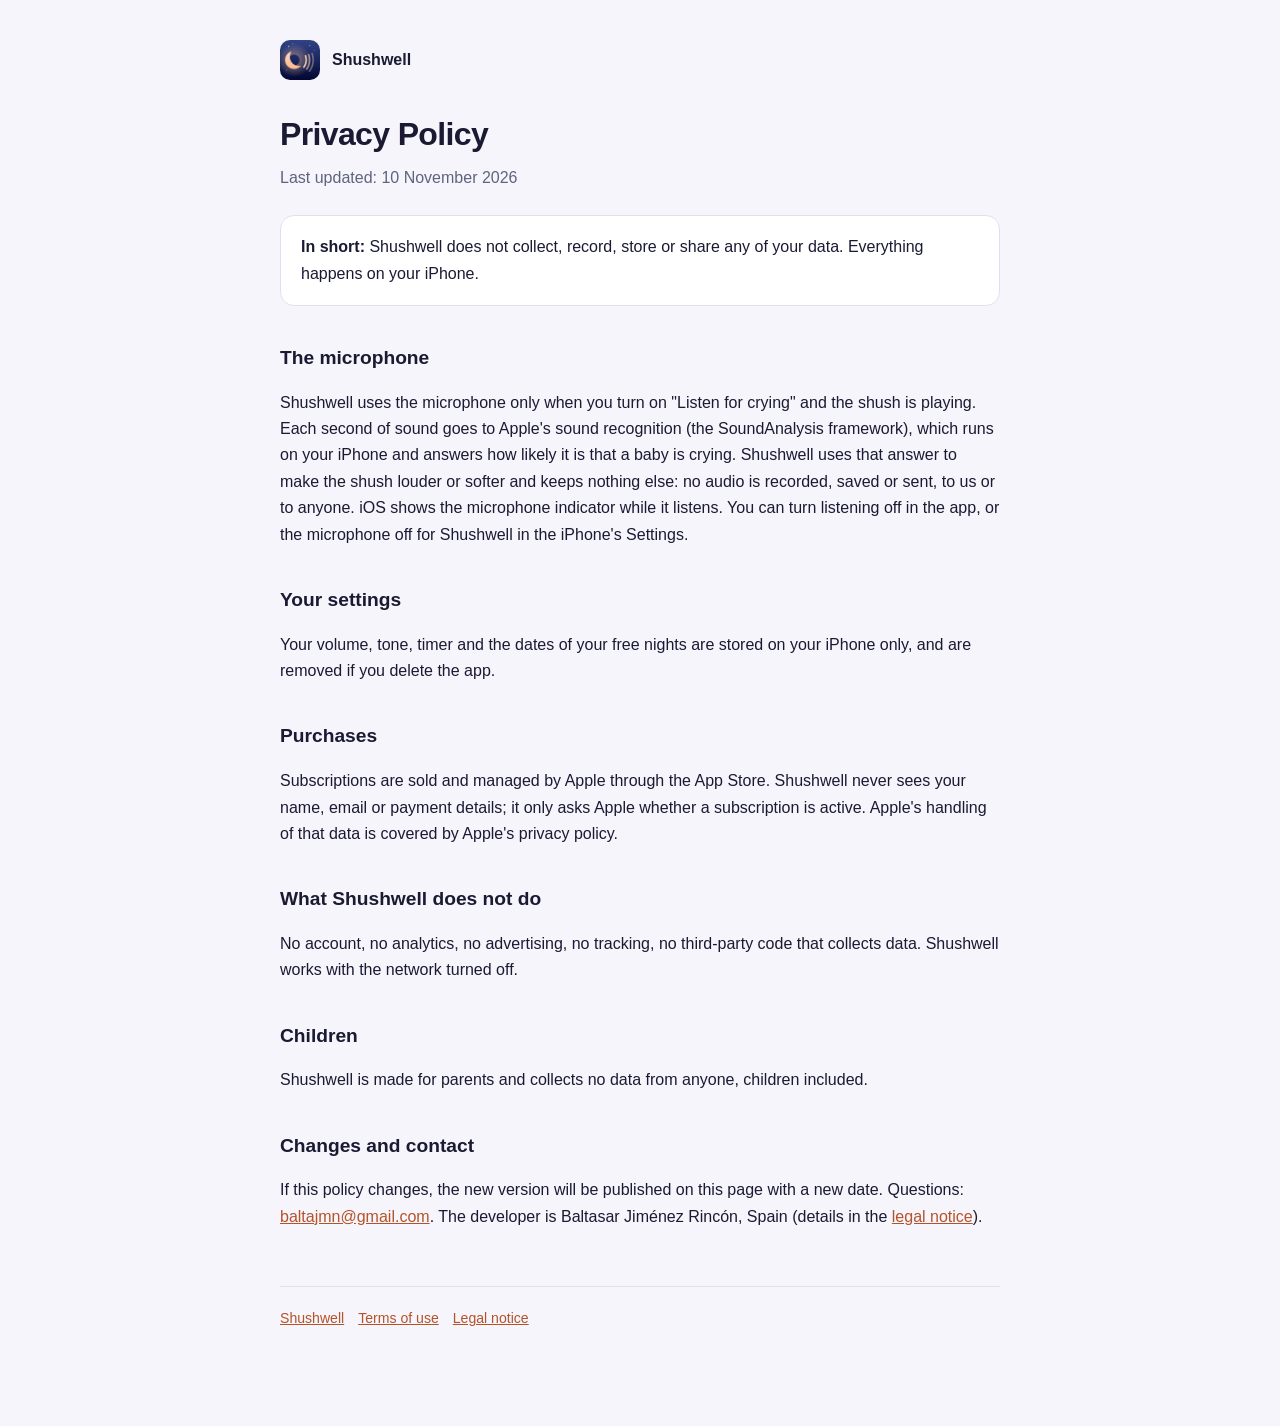
==== privacy/index.html @ a07740db "Shushwell: web de soporte, privacidad y aviso legal Co-Authored-By: Claude Opus 5.5 <noreply@anthrop" ====
<!doctype html>
<html lang="en">
<head>
<meta charset="utf-8">
<meta name="viewport" content="width=device-width, initial-scale=1">
<title>Shushwell Privacy Policy</title>
<meta name="description" content="Shushwell does not collect any data. Listening for crying happens on your iPhone and nothing is recorded.">
<link rel="canonical" href="https://shushwell.baltajmn.dev/privacy/">
<link rel="icon" href="/sw/icon-64.png" type="image/png">
<link rel="stylesheet" href="/sw/site.css">
</head>
<body>
<main>
<a class="brand" href="/"><img src="/sw/icon-180.png" alt="">Shushwell</a>
<h1>Privacy Policy</h1>
<p class="lede">Last updated: 10 November 2026</p>

<div class="box"><p><strong>In short:</strong> Shushwell does not collect, record, store or share any of your data. Everything happens on your iPhone.</p></div>

<h2>The microphone</h2>
<p>Shushwell uses the microphone only when you turn on "Listen for crying" and the shush is playing. Each second of sound goes to Apple's sound recognition (the SoundAnalysis framework), which runs on your iPhone and answers how likely it is that a baby is crying. Shushwell uses that answer to make the shush louder or softer and keeps nothing else: no audio is recorded, saved or sent, to us or to anyone. iOS shows the microphone indicator while it listens. You can turn listening off in the app, or the microphone off for Shushwell in the iPhone's Settings.</p>

<h2>Your settings</h2>
<p>Your volume, tone, timer and the dates of your free nights are stored on your iPhone only, and are removed if you delete the app.</p>

<h2>Purchases</h2>
<p>Subscriptions are sold and managed by Apple through the App Store. Shushwell never sees your name, email or payment details; it only asks Apple whether a subscription is active. Apple's handling of that data is covered by Apple's privacy policy.</p>

<h2>What Shushwell does not do</h2>
<p>No account, no analytics, no advertising, no tracking, no third-party code that collects data. Shushwell works with the network turned off.</p>

<h2>Children</h2>
<p>Shushwell is made for parents and collects no data from anyone, children included.</p>

<h2>Changes and contact</h2>
<p>If this policy changes, the new version will be published on this page with a new date. Questions: <a href="mailto:baltajmn@gmail.com?subject=Shushwell%20privacy">baltajmn@gmail.com</a>. The developer is Baltasar Jiménez Rincón, Spain (details in the <a href="/legal.html">legal notice</a>).</p>

<footer><a href="/">Shushwell</a><a href="https://www.apple.com/legal/internet-services/itunes/dev/stdeula/">Terms of use</a><a href="/legal.html">Legal notice</a></footer>
</main>
</body>
</html>
---- sw/site.css ----
:root { --bg: #F6F5FB; --surface: #FFFFFF; --ink: #1A1A33; --muted: #5E6380; --line: #E2E0F0; --accent: #B4532A; }
@media (prefers-color-scheme: dark) {
  :root { --bg: #0B0E24; --surface: #161C46; --ink: #ECEBF7; --muted: #A3A6C8; --line: #2A3170; --accent: #FFB98A; }
}
* { box-sizing: border-box; }
body { margin: 0; padding: 40px 20px 96px; background: var(--bg); color: var(--ink);
  font: 16px/1.65 -apple-system, BlinkMacSystemFont, "Segoe UI", Roboto, Helvetica, Arial, sans-serif; }
main { max-width: 720px; margin: 0 auto; }
h1 { font-size: 2rem; font-weight: 650; letter-spacing: -0.02em; margin: 0 0 4px; }
h2 { font-size: 1.2rem; font-weight: 650; margin: 36px 0 8px; }
.brand { display: flex; align-items: center; gap: 12px; margin: 0 0 28px; text-decoration: none; color: var(--ink); font-weight: 650; }
.brand img { width: 40px; height: 40px; border-radius: 10px; }
.lede { color: var(--muted); margin: 0 0 24px; }
.box { background: var(--surface); border: 1px solid var(--line); border-radius: 14px; padding: 18px 20px; margin: 24px 0; }
.box p { margin: 0; }
table { border-collapse: collapse; width: 100%; font-size: 0.94rem; }
th, td { text-align: left; padding: 10px 12px; border-bottom: 1px solid var(--line); vertical-align: top; }
th { color: var(--muted); font-weight: 600; width: 32%; }
a { color: var(--accent); }
footer { color: var(--muted); font-size: 0.88rem; margin-top: 56px; border-top: 1px solid var(--line); padding-top: 20px; }
footer a { margin-right: 14px; }
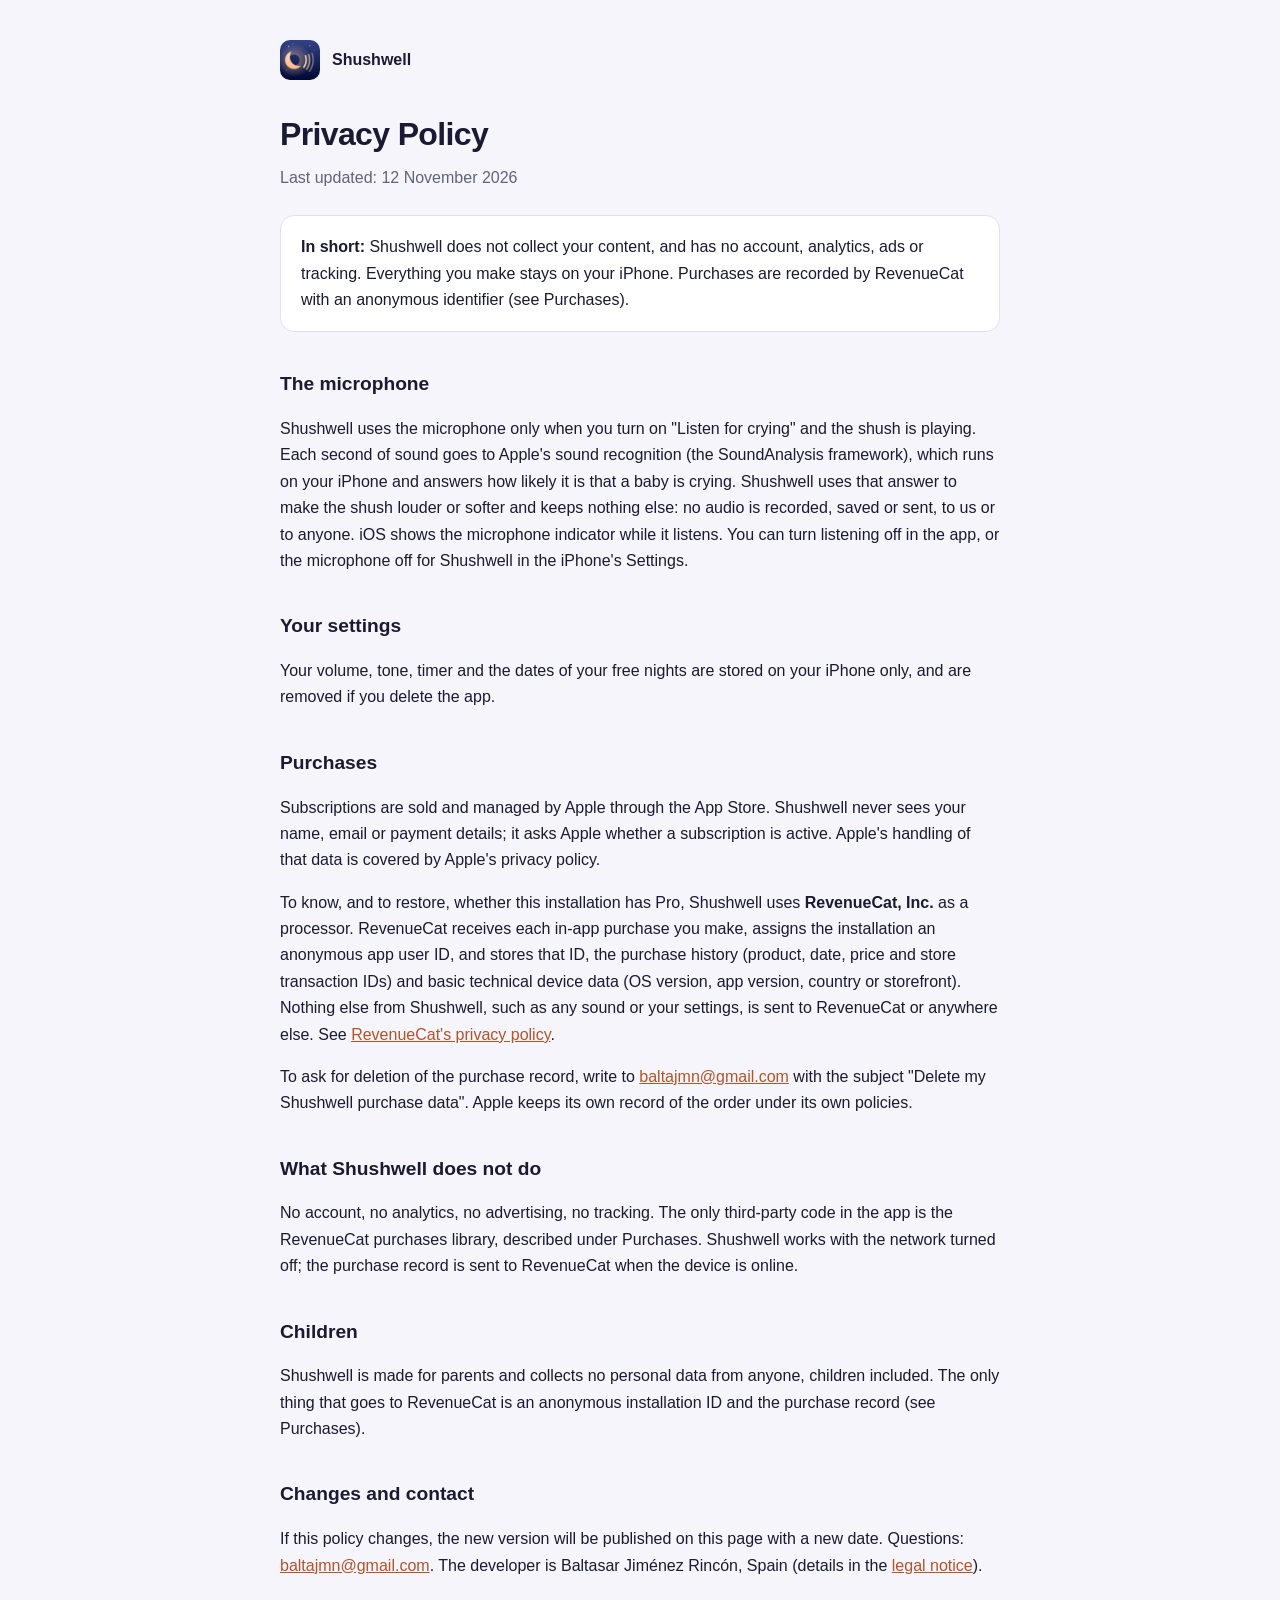
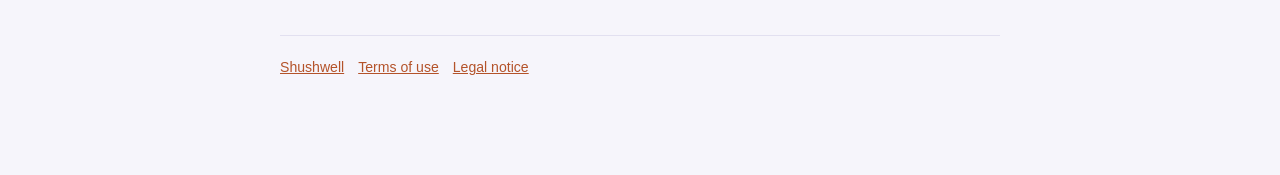
==== commit 9ceef41d: "Privacy: RevenueCat records purchases Co-Authored-By: Claude Opus 5.5 <noreply@anthropic.com>" ====
--- a/privacy/index.html
+++ b/privacy/index.html
@@ -4,7 +4,7 @@
 <meta charset="utf-8">
 <meta name="viewport" content="width=device-width, initial-scale=1">
 <title>Shushwell Privacy Policy</title>
-<meta name="description" content="Shushwell does not collect any data. Listening for crying happens on your iPhone and nothing is recorded.">
+<meta name="description" content="Shushwell does not collect your content and has no account, analytics, ads or tracking. Listening for crying happens on your iPhone and nothing is recorded. Purchases are recorded by RevenueCat with an anonymous identifier.">
 <link rel="canonical" href="https://shushwell.baltajmn.dev/privacy/">
 <link rel="icon" href="/sw/icon-64.png" type="image/png">
 <link rel="stylesheet" href="/sw/site.css">
@@ -13,9 +13,9 @@
 <main>
 <a class="brand" href="/"><img src="/sw/icon-180.png" alt="">Shushwell</a>
 <h1>Privacy Policy</h1>
-<p class="lede">Last updated: 10 November 2026</p>
+<p class="lede">Last updated: 12 November 2026</p>
 
-<div class="box"><p><strong>In short:</strong> Shushwell does not collect, record, store or share any of your data. Everything happens on your iPhone.</p></div>
+<div class="box"><p><strong>In short:</strong> Shushwell does not collect your content, and has no account, analytics, ads or tracking. Everything you make stays on your iPhone. Purchases are recorded by RevenueCat with an anonymous identifier (see Purchases).</p></div>
 
 <h2>The microphone</h2>
 <p>Shushwell uses the microphone only when you turn on "Listen for crying" and the shush is playing. Each second of sound goes to Apple's sound recognition (the SoundAnalysis framework), which runs on your iPhone and answers how likely it is that a baby is crying. Shushwell uses that answer to make the shush louder or softer and keeps nothing else: no audio is recorded, saved or sent, to us or to anyone. iOS shows the microphone indicator while it listens. You can turn listening off in the app, or the microphone off for Shushwell in the iPhone's Settings.</p>
@@ -24,13 +24,15 @@
 <p>Your volume, tone, timer and the dates of your free nights are stored on your iPhone only, and are removed if you delete the app.</p>
 
 <h2>Purchases</h2>
-<p>Subscriptions are sold and managed by Apple through the App Store. Shushwell never sees your name, email or payment details; it only asks Apple whether a subscription is active. Apple's handling of that data is covered by Apple's privacy policy.</p>
+<p>Subscriptions are sold and managed by Apple through the App Store. Shushwell never sees your name, email or payment details; it asks Apple whether a subscription is active. Apple's handling of that data is covered by Apple's privacy policy.</p>
+<p>To know, and to restore, whether this installation has Pro, Shushwell uses <strong>RevenueCat, Inc.</strong> as a processor. RevenueCat receives each in-app purchase you make, assigns the installation an anonymous app user ID, and stores that ID, the purchase history (product, date, price and store transaction IDs) and basic technical device data (OS version, app version, country or storefront). Nothing else from Shushwell, such as any sound or your settings, is sent to RevenueCat or anywhere else. See <a href="https://www.revenuecat.com/privacy" rel="noopener">RevenueCat's privacy policy</a>.</p>
+<p>To ask for deletion of the purchase record, write to <a href="mailto:baltajmn@gmail.com?subject=Delete%20my%20Shushwell%20purchase%20data">baltajmn@gmail.com</a> with the subject "Delete my Shushwell purchase data". Apple keeps its own record of the order under its own policies.</p>
 
 <h2>What Shushwell does not do</h2>
-<p>No account, no analytics, no advertising, no tracking, no third-party code that collects data. Shushwell works with the network turned off.</p>
+<p>No account, no analytics, no advertising, no tracking. The only third-party code in the app is the RevenueCat purchases library, described under Purchases. Shushwell works with the network turned off; the purchase record is sent to RevenueCat when the device is online.</p>
 
 <h2>Children</h2>
-<p>Shushwell is made for parents and collects no data from anyone, children included.</p>
+<p>Shushwell is made for parents and collects no personal data from anyone, children included. The only thing that goes to RevenueCat is an anonymous installation ID and the purchase record (see Purchases).</p>
 
 <h2>Changes and contact</h2>
 <p>If this policy changes, the new version will be published on this page with a new date. Questions: <a href="mailto:baltajmn@gmail.com?subject=Shushwell%20privacy">baltajmn@gmail.com</a>. The developer is Baltasar Jiménez Rincón, Spain (details in the <a href="/legal.html">legal notice</a>).</p>
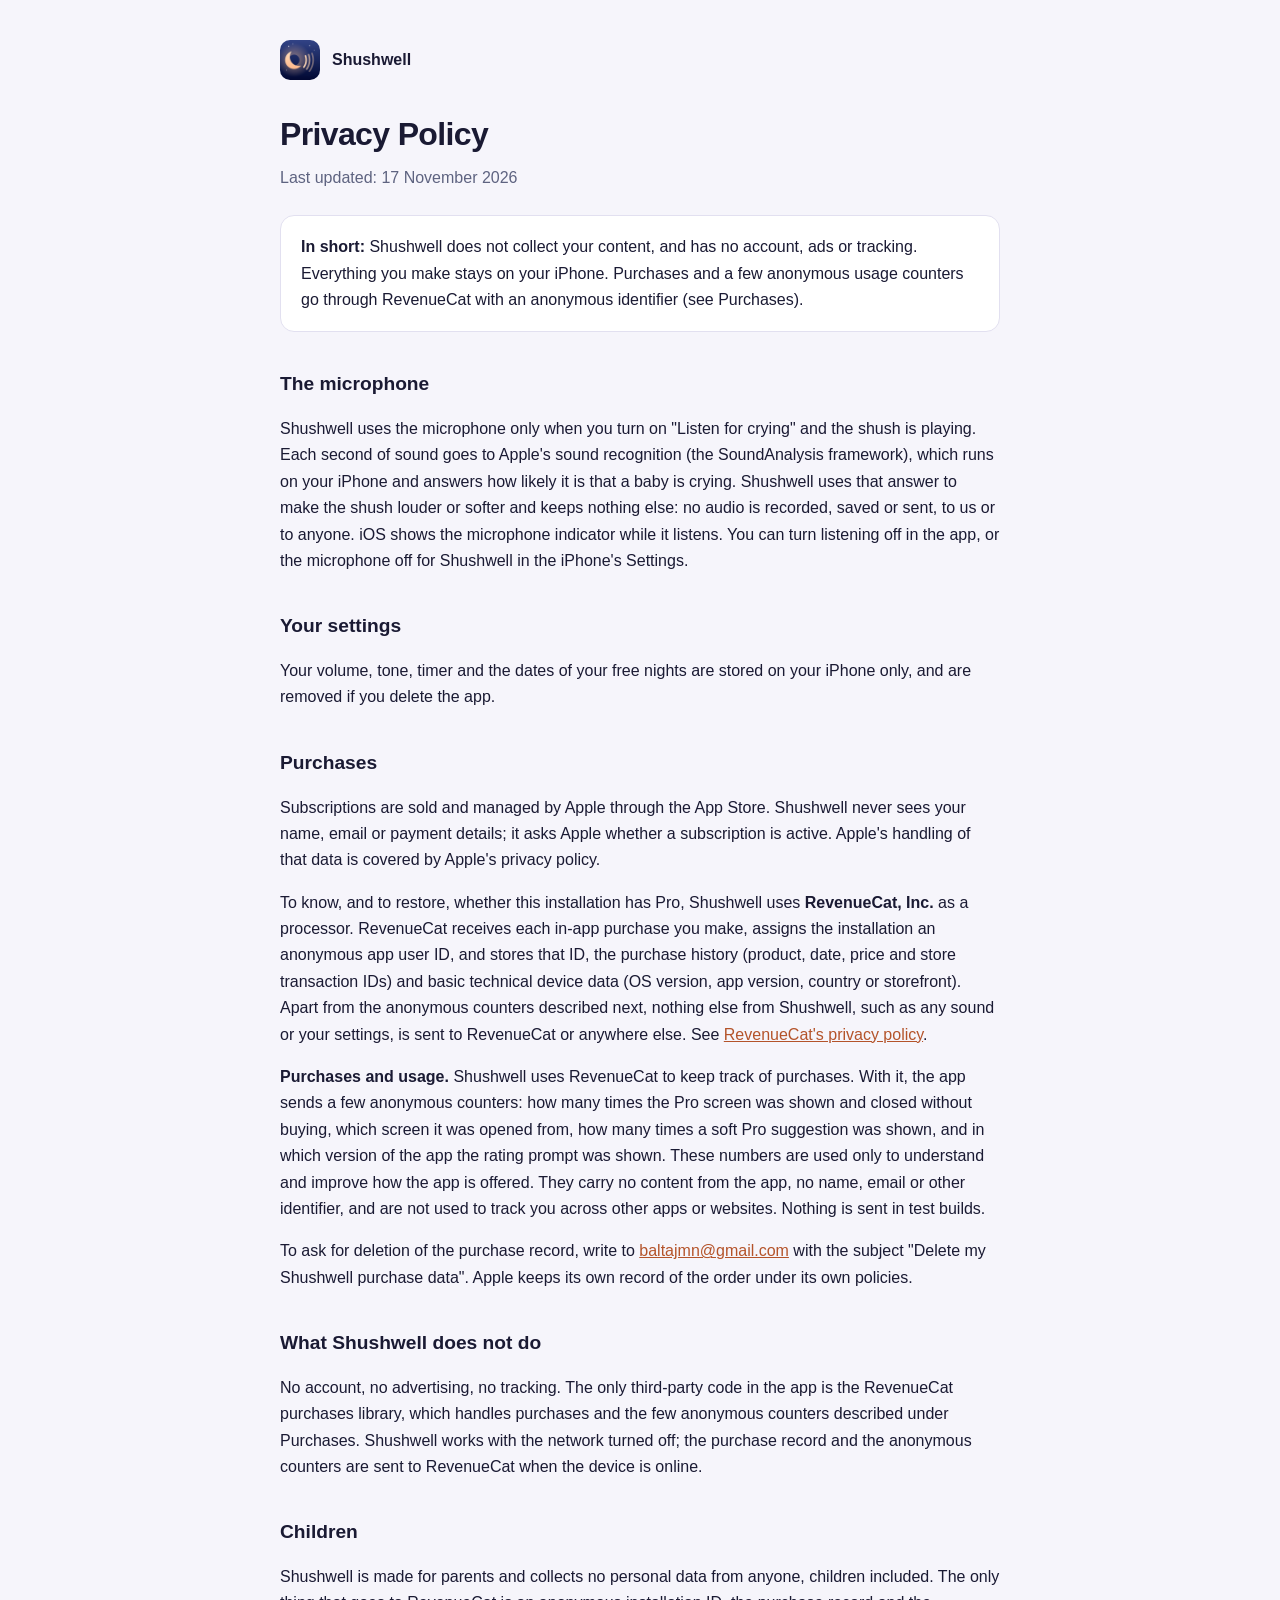
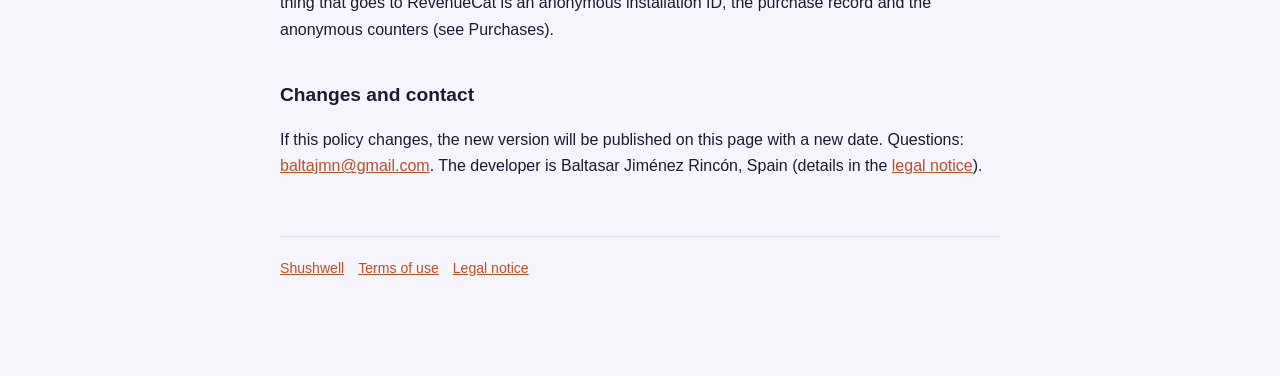
==== commit 735af7de: "Privacy 1.4: anonymous usage counters Co-Authored-By: Claude Opus 5.5 <noreply@anthropic.com>" ====
--- a/privacy/index.html
+++ b/privacy/index.html
@@ -4,7 +4,7 @@
 <meta charset="utf-8">
 <meta name="viewport" content="width=device-width, initial-scale=1">
 <title>Shushwell Privacy Policy</title>
-<meta name="description" content="Shushwell does not collect your content and has no account, analytics, ads or tracking. Listening for crying happens on your iPhone and nothing is recorded. Purchases are recorded by RevenueCat with an anonymous identifier.">
+<meta name="description" content="Shushwell does not collect your content and has no account, ads or tracking. Listening for crying happens on your iPhone and nothing is recorded. Purchases and a few anonymous usage counters go through RevenueCat with an anonymous identifier.">
 <link rel="canonical" href="https://shushwell.baltajmn.dev/privacy/">
 <link rel="icon" href="/sw/icon-64.png" type="image/png">
 <link rel="stylesheet" href="/sw/site.css">
@@ -13,9 +13,9 @@
 <main>
 <a class="brand" href="/"><img src="/sw/icon-180.png" alt="">Shushwell</a>
 <h1>Privacy Policy</h1>
-<p class="lede">Last updated: 12 November 2026</p>
+<p class="lede">Last updated: 17 November 2026</p>
 
-<div class="box"><p><strong>In short:</strong> Shushwell does not collect your content, and has no account, analytics, ads or tracking. Everything you make stays on your iPhone. Purchases are recorded by RevenueCat with an anonymous identifier (see Purchases).</p></div>
+<div class="box"><p><strong>In short:</strong> Shushwell does not collect your content, and has no account, ads or tracking. Everything you make stays on your iPhone. Purchases and a few anonymous usage counters go through RevenueCat with an anonymous identifier (see Purchases).</p></div>
 
 <h2>The microphone</h2>
 <p>Shushwell uses the microphone only when you turn on "Listen for crying" and the shush is playing. Each second of sound goes to Apple's sound recognition (the SoundAnalysis framework), which runs on your iPhone and answers how likely it is that a baby is crying. Shushwell uses that answer to make the shush louder or softer and keeps nothing else: no audio is recorded, saved or sent, to us or to anyone. iOS shows the microphone indicator while it listens. You can turn listening off in the app, or the microphone off for Shushwell in the iPhone's Settings.</p>
@@ -25,14 +25,15 @@
 
 <h2>Purchases</h2>
 <p>Subscriptions are sold and managed by Apple through the App Store. Shushwell never sees your name, email or payment details; it asks Apple whether a subscription is active. Apple's handling of that data is covered by Apple's privacy policy.</p>
-<p>To know, and to restore, whether this installation has Pro, Shushwell uses <strong>RevenueCat, Inc.</strong> as a processor. RevenueCat receives each in-app purchase you make, assigns the installation an anonymous app user ID, and stores that ID, the purchase history (product, date, price and store transaction IDs) and basic technical device data (OS version, app version, country or storefront). Nothing else from Shushwell, such as any sound or your settings, is sent to RevenueCat or anywhere else. See <a href="https://www.revenuecat.com/privacy" rel="noopener">RevenueCat's privacy policy</a>.</p>
+<p>To know, and to restore, whether this installation has Pro, Shushwell uses <strong>RevenueCat, Inc.</strong> as a processor. RevenueCat receives each in-app purchase you make, assigns the installation an anonymous app user ID, and stores that ID, the purchase history (product, date, price and store transaction IDs) and basic technical device data (OS version, app version, country or storefront). Apart from the anonymous counters described next, nothing else from Shushwell, such as any sound or your settings, is sent to RevenueCat or anywhere else. See <a href="https://www.revenuecat.com/privacy" rel="noopener">RevenueCat's privacy policy</a>.</p>
+<p><strong>Purchases and usage.</strong> Shushwell uses RevenueCat to keep track of purchases. With it, the app sends a few anonymous counters: how many times the Pro screen was shown and closed without buying, which screen it was opened from, how many times a soft Pro suggestion was shown, and in which version of the app the rating prompt was shown. These numbers are used only to understand and improve how the app is offered. They carry no content from the app, no name, email or other identifier, and are not used to track you across other apps or websites. Nothing is sent in test builds.</p>
 <p>To ask for deletion of the purchase record, write to <a href="mailto:baltajmn@gmail.com?subject=Delete%20my%20Shushwell%20purchase%20data">baltajmn@gmail.com</a> with the subject "Delete my Shushwell purchase data". Apple keeps its own record of the order under its own policies.</p>
 
 <h2>What Shushwell does not do</h2>
-<p>No account, no analytics, no advertising, no tracking. The only third-party code in the app is the RevenueCat purchases library, described under Purchases. Shushwell works with the network turned off; the purchase record is sent to RevenueCat when the device is online.</p>
+<p>No account, no advertising, no tracking. The only third-party code in the app is the RevenueCat purchases library, which handles purchases and the few anonymous counters described under Purchases. Shushwell works with the network turned off; the purchase record and the anonymous counters are sent to RevenueCat when the device is online.</p>
 
 <h2>Children</h2>
-<p>Shushwell is made for parents and collects no personal data from anyone, children included. The only thing that goes to RevenueCat is an anonymous installation ID and the purchase record (see Purchases).</p>
+<p>Shushwell is made for parents and collects no personal data from anyone, children included. The only thing that goes to RevenueCat is an anonymous installation ID, the purchase record and the anonymous counters (see Purchases).</p>
 
 <h2>Changes and contact</h2>
 <p>If this policy changes, the new version will be published on this page with a new date. Questions: <a href="mailto:baltajmn@gmail.com?subject=Shushwell%20privacy">baltajmn@gmail.com</a>. The developer is Baltasar Jiménez Rincón, Spain (details in the <a href="/legal.html">legal notice</a>).</p>
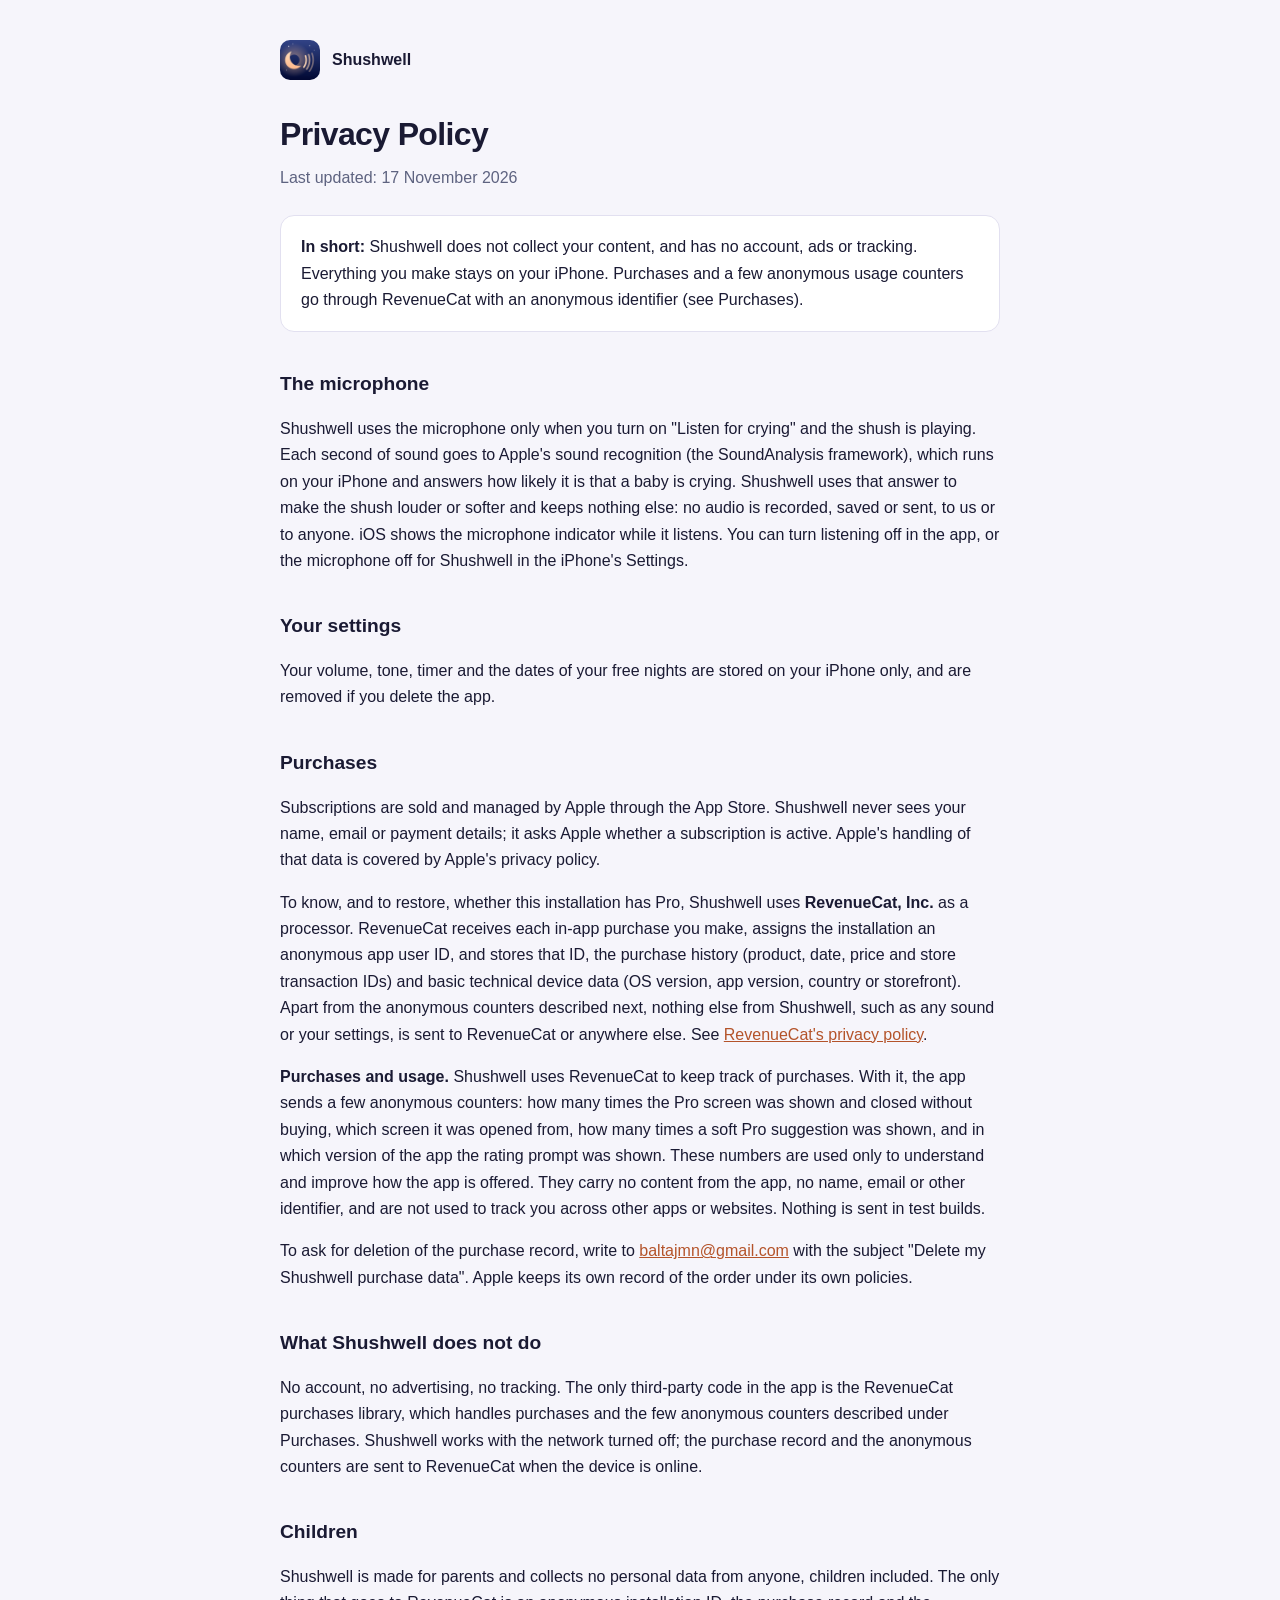
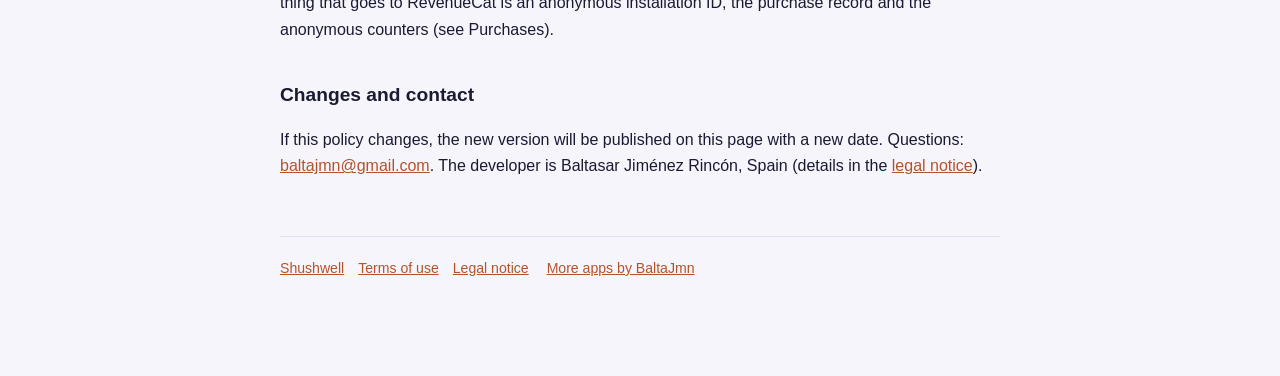
==== commit 727a9296: "Footer link to all apps at baltajmn.dev Co-Authored-By: Claude Opus 5.5 <noreply@anthropic.com>" ====
--- a/privacy/index.html
+++ b/privacy/index.html
@@ -38,7 +38,7 @@
 <h2>Changes and contact</h2>
 <p>If this policy changes, the new version will be published on this page with a new date. Questions: <a href="mailto:baltajmn@gmail.com?subject=Shushwell%20privacy">baltajmn@gmail.com</a>. The developer is Baltasar Jiménez Rincón, Spain (details in the <a href="/legal.html">legal notice</a>).</p>
 
-<footer><a href="/">Shushwell</a><a href="https://www.apple.com/legal/internet-services/itunes/dev/stdeula/">Terms of use</a><a href="/legal.html">Legal notice</a></footer>
+<footer><a href="/">Shushwell</a><a href="https://www.apple.com/legal/internet-services/itunes/dev/stdeula/">Terms of use</a><a href="/legal.html">Legal notice</a> <a href="https://baltajmn.dev/">More apps by BaltaJmn</a></footer>
 </main>
 </body>
 </html>
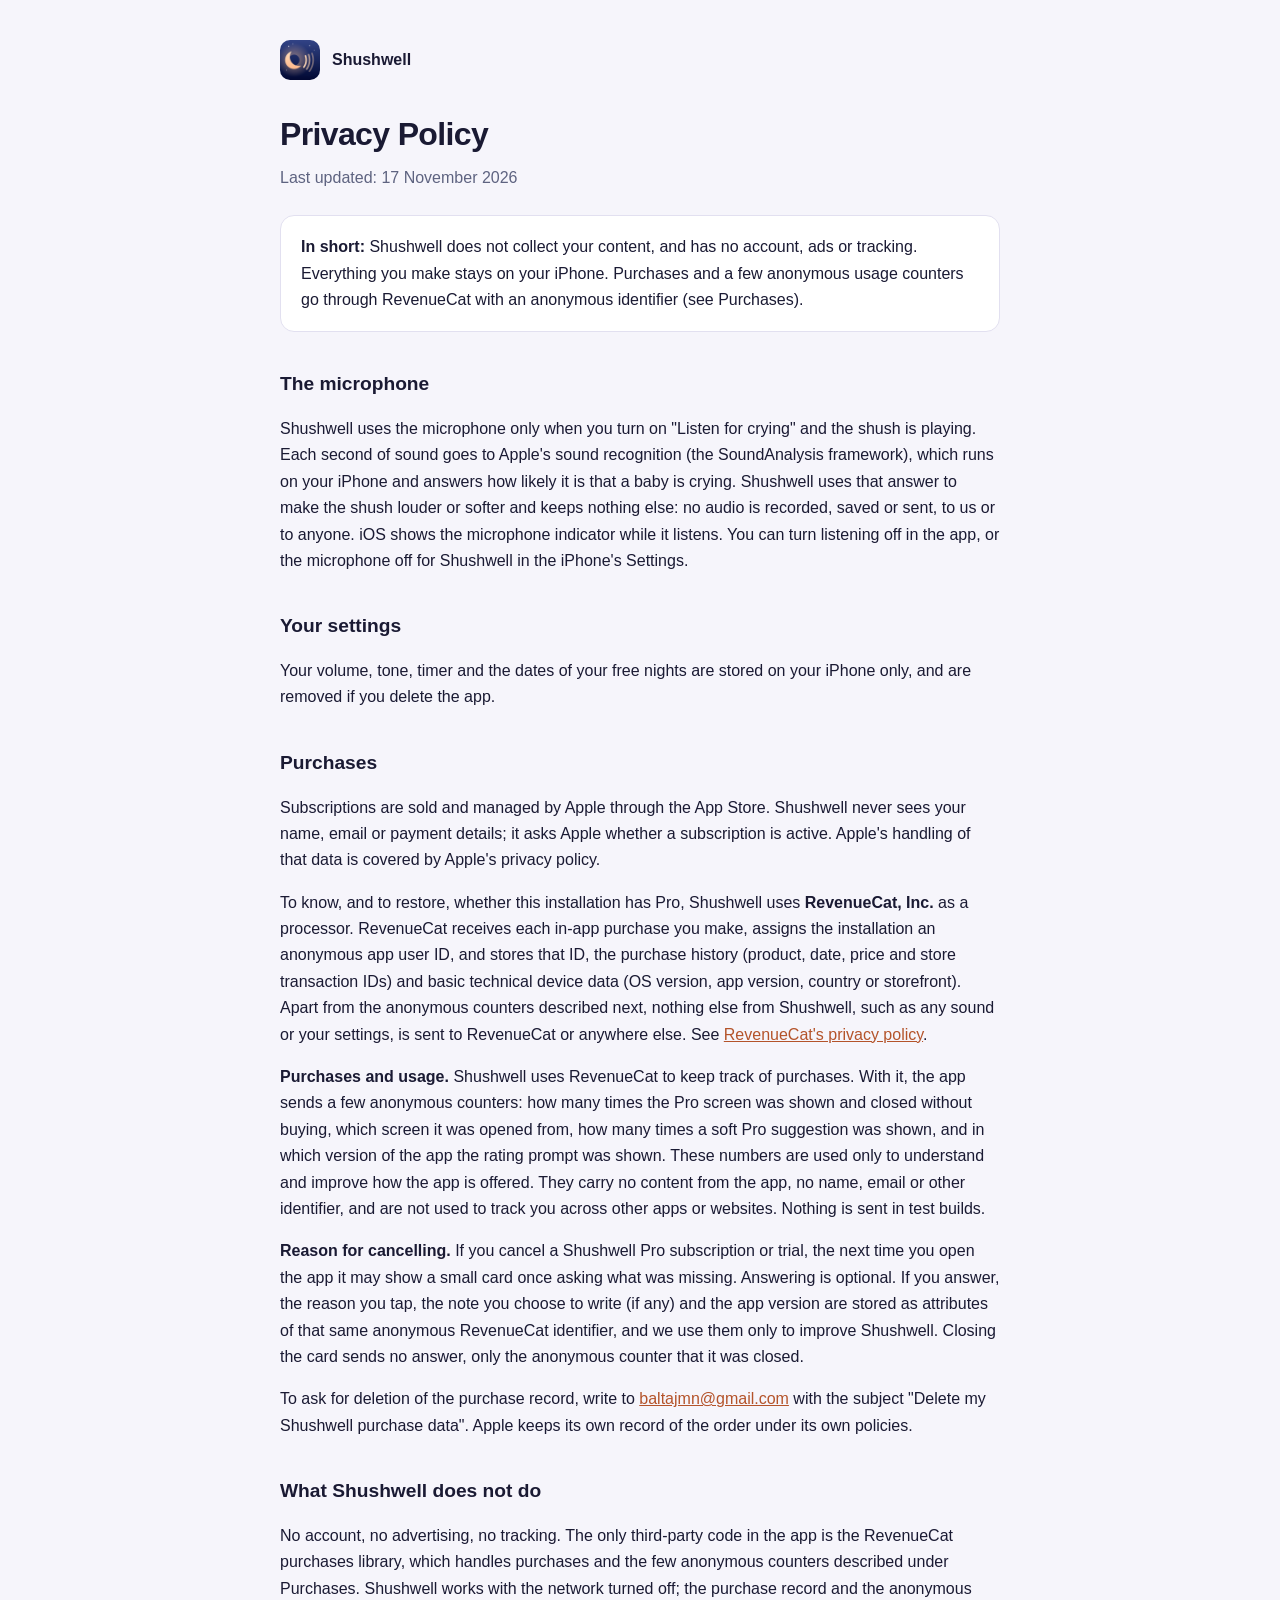
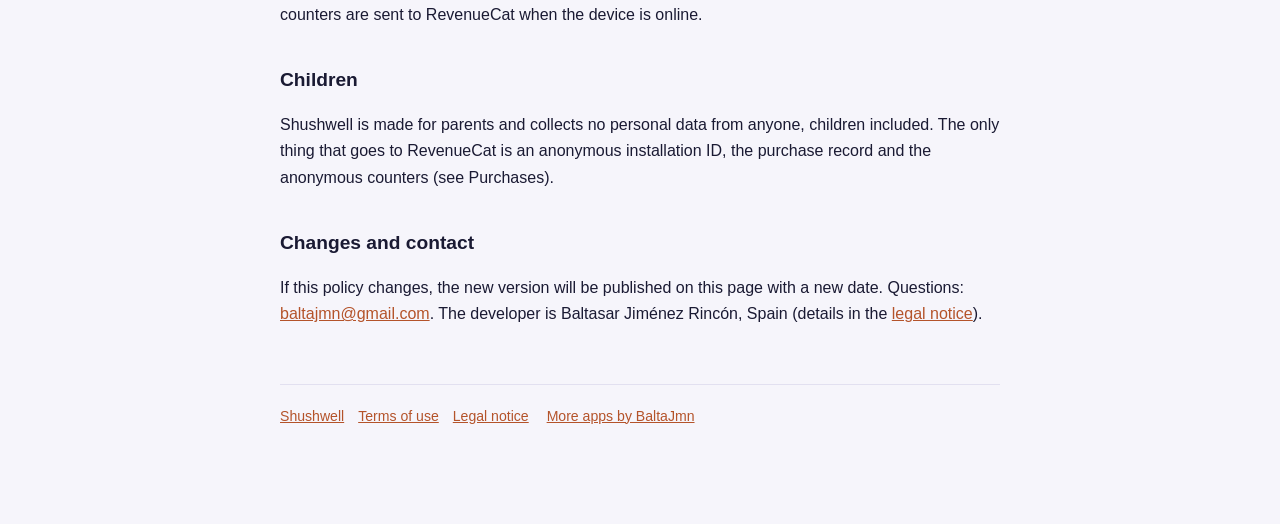
==== commit d2299768: "Privacy: reason-for-cancelling card Co-Authored-By: Claude Sonnet 5.5 <noreply@anthropic.com>" ====
--- a/privacy/index.html
+++ b/privacy/index.html
@@ -27,6 +27,7 @@
 <p>Subscriptions are sold and managed by Apple through the App Store. Shushwell never sees your name, email or payment details; it asks Apple whether a subscription is active. Apple's handling of that data is covered by Apple's privacy policy.</p>
 <p>To know, and to restore, whether this installation has Pro, Shushwell uses <strong>RevenueCat, Inc.</strong> as a processor. RevenueCat receives each in-app purchase you make, assigns the installation an anonymous app user ID, and stores that ID, the purchase history (product, date, price and store transaction IDs) and basic technical device data (OS version, app version, country or storefront). Apart from the anonymous counters described next, nothing else from Shushwell, such as any sound or your settings, is sent to RevenueCat or anywhere else. See <a href="https://www.revenuecat.com/privacy" rel="noopener">RevenueCat's privacy policy</a>.</p>
 <p><strong>Purchases and usage.</strong> Shushwell uses RevenueCat to keep track of purchases. With it, the app sends a few anonymous counters: how many times the Pro screen was shown and closed without buying, which screen it was opened from, how many times a soft Pro suggestion was shown, and in which version of the app the rating prompt was shown. These numbers are used only to understand and improve how the app is offered. They carry no content from the app, no name, email or other identifier, and are not used to track you across other apps or websites. Nothing is sent in test builds.</p>
+<p><strong>Reason for cancelling.</strong> If you cancel a Shushwell Pro subscription or trial, the next time you open the app it may show a small card once asking what was missing. Answering is optional. If you answer, the reason you tap, the note you choose to write (if any) and the app version are stored as attributes of that same anonymous RevenueCat identifier, and we use them only to improve Shushwell. Closing the card sends no answer, only the anonymous counter that it was closed.</p>
 <p>To ask for deletion of the purchase record, write to <a href="mailto:baltajmn@gmail.com?subject=Delete%20my%20Shushwell%20purchase%20data">baltajmn@gmail.com</a> with the subject "Delete my Shushwell purchase data". Apple keeps its own record of the order under its own policies.</p>
 
 <h2>What Shushwell does not do</h2>
